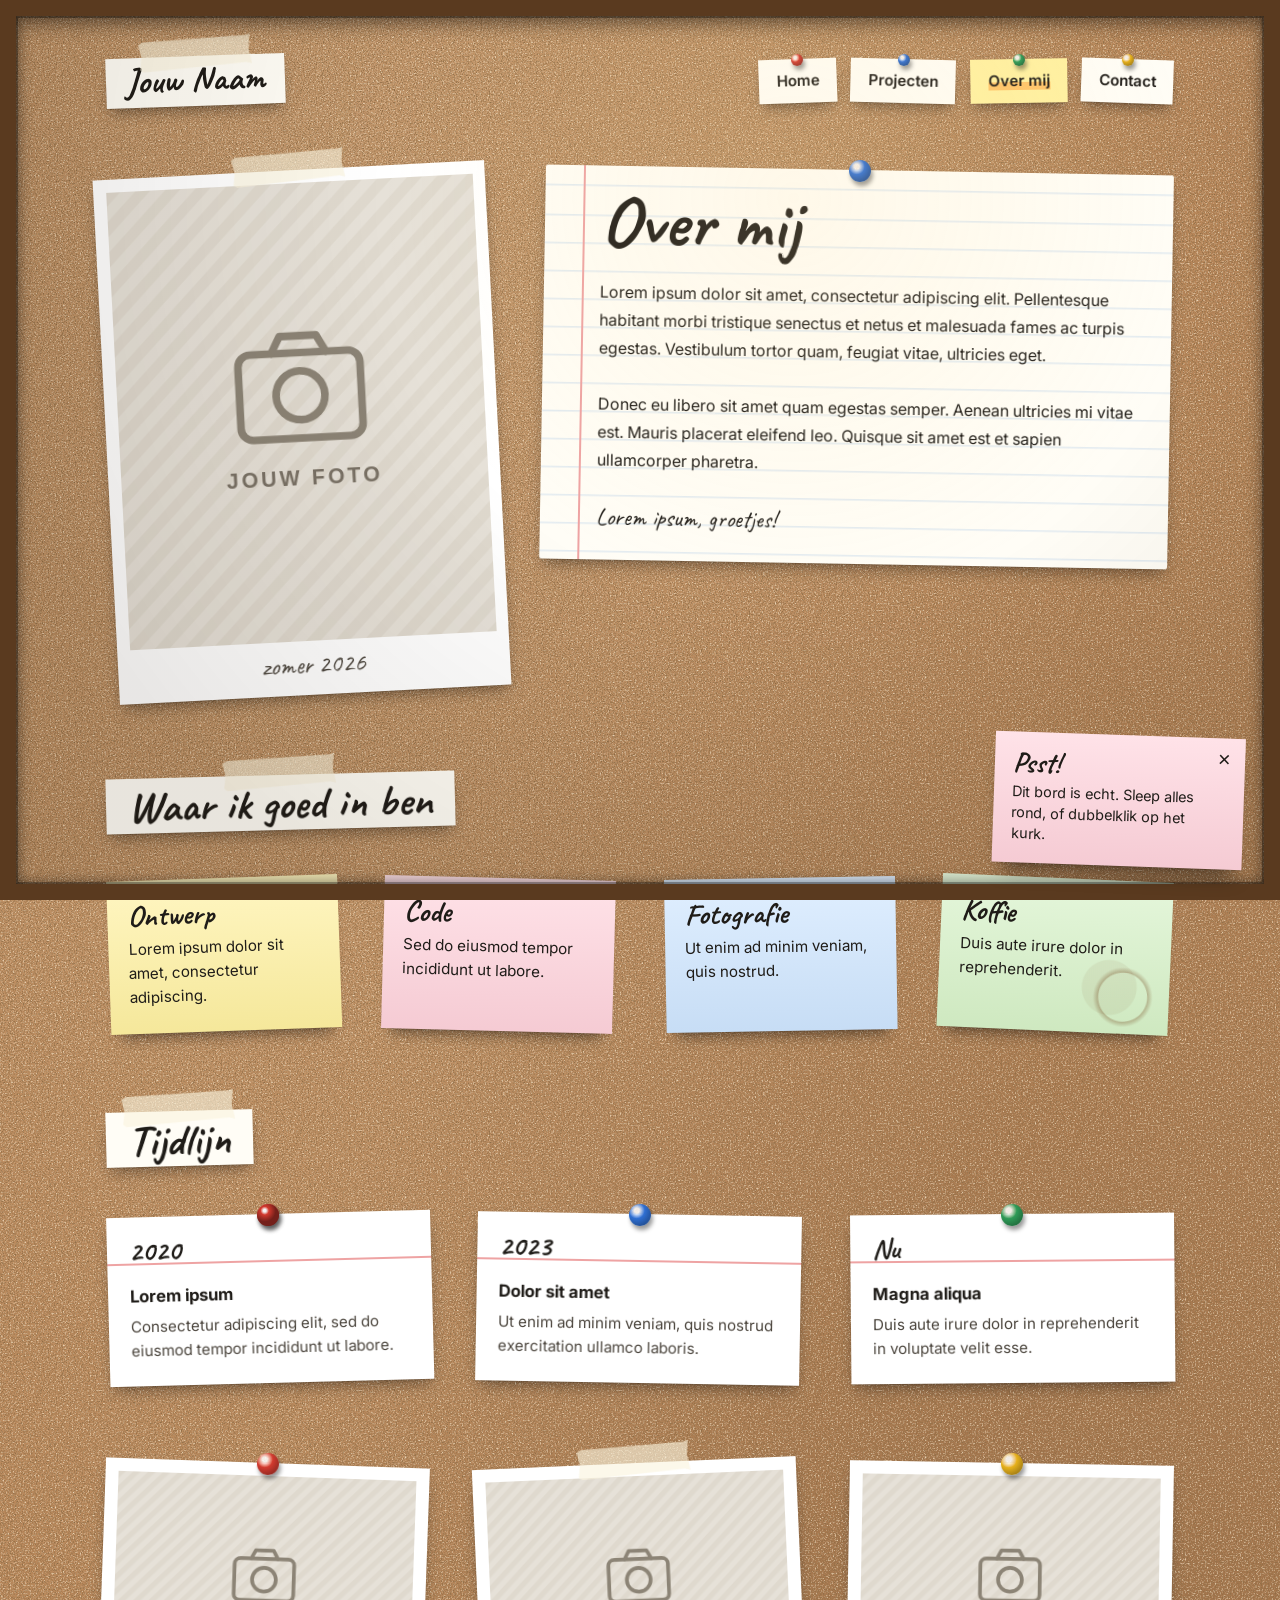
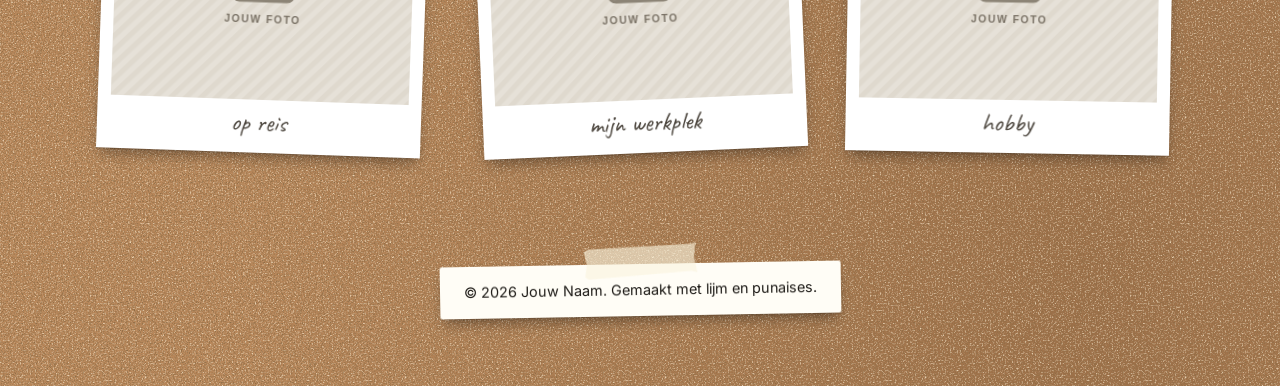
==== about.html @ 59e93c29 "Initial commit: prikbord static site Co-Authored-By: Claude Opus 5.5 <noreply@anthropic.com>" ====
<!DOCTYPE html>
<html lang="nl">
<head>
  <meta charset="utf-8">
  <meta name="viewport" content="width=device-width, initial-scale=1">
  <title>Over mij | Jouw Naam</title>
  <meta name="description" content="Wie is Jouw Naam? Achtergrond, vaardigheden en een korte tijdlijn.">
  <link rel="preconnect" href="https://fonts.googleapis.com">
  <link rel="preconnect" href="https://fonts.gstatic.com" crossorigin>
  <link rel="stylesheet" href="https://fonts.googleapis.com/css2?family=Caveat:wght@500;700&family=Inter:wght@400;600;700&display=swap">
  <script>if(!matchMedia("(prefers-reduced-motion: reduce)").matches){document.documentElement.classList.add("anim");setTimeout(function(){if(!window.boardReady)document.documentElement.classList.remove("anim")},3000)}</script>
  <link rel="stylesheet" href="css/style.css">
</head>
<body>
  <a class="skip-link" href="#inhoud">Naar de inhoud</a>

  <div class="wrap">
    <header class="site-header">
      <a class="logo taped" href="index.html">Jouw Naam</a>
      <nav class="nav" aria-label="Hoofdmenu">
        <ul>
          <li><a href="index.html" style="--r:-2deg"><span>Home</span></a></li>
          <li><a href="projects.html" class="pin-blue" style="--r:1.5deg"><span>Projecten</span></a></li>
          <li><a href="about.html" aria-current="page" class="pin-green" style="--r:-1deg"><span>Over mij</span></a></li>
          <li><a href="contact.html" class="pin-yellow" style="--r:2deg"><span>Contact</span></a></li>
        </ul>
      </nav>
    </header>

    <main id="inhoud">
      <section class="about" aria-labelledby="page-title">
        <figure class="polaroid polaroid--portrait taped" style="--r:-3deg">
          <!-- Vervang door je eigen foto: src="img/portret.jpg" -->
          <img src="img/placeholder.svg" alt="Portretfoto van Jouw Naam" width="800" height="600">
          <figcaption>zomer 2026</figcaption>
        </figure>

        <div class="note note--lined pinned pin-blue" style="--r:1deg">
          <h1 id="page-title">Over mij</h1>
          <p>Lorem ipsum dolor sit amet, consectetur adipiscing elit. Pellentesque habitant morbi tristique senectus et netus et malesuada fames ac turpis egestas. Vestibulum tortor quam, feugiat vitae, ultricies eget.</p>
          <p>Donec eu libero sit amet quam egestas semper. Aenean ultricies mi vitae est. Mauris placerat eleifend leo. Quisque sit amet est et sapien ullamcorper pharetra.</p>
          <p class="hand">Lorem ipsum, groetjes!</p>
        </div>
      </section>

      <section aria-labelledby="skills-title">
        <h2 id="skills-title" class="label taped">Waar ik goed in ben</h2>
        <ul class="grid skills" role="list" style="list-style:none;margin:0;padding:0">
          <li class="sticky" style="--r:-2deg">
            <h3>Ontwerp</h3>
            <p>Lorem ipsum dolor sit amet, consectetur adipiscing.</p>
          </li>
          <li class="sticky" style="--r:1.5deg;background-color:var(--note-pink)">
            <h3>Code</h3>
            <p>Sed do eiusmod tempor incididunt ut labore.</p>
          </li>
          <li class="sticky" style="--r:-1deg;background-color:var(--note-blue)">
            <h3>Fotografie</h3>
            <p>Ut enim ad minim veniam, quis nostrud.</p>
          </li>
          <li class="sticky coffee" style="--r:2.5deg;background-color:var(--note-green)">
            <h3>Koffie</h3>
            <p>Duis aute irure dolor in reprehenderit.</p>
          </li>
        </ul>
      </section>

      <section aria-labelledby="timeline-title">
        <h2 id="timeline-title" class="label taped">Tijdlijn</h2>
        <ol class="grid grid--3" style="list-style:none;margin:0;padding:0">
          <li class="index-card pinned" data-yarn="1" style="--r:-1.5deg">
            <span class="year">2020</span>
            <h3>Lorem ipsum</h3>
            <p>Consectetur adipiscing elit, sed do eiusmod tempor incididunt ut labore.</p>
          </li>
          <li class="index-card pinned pin-blue" data-yarn="2" style="--r:1deg">
            <span class="year">2023</span>
            <h3>Dolor sit amet</h3>
            <p>Ut enim ad minim veniam, quis nostrud exercitation ullamco laboris.</p>
          </li>
          <li class="index-card pinned pin-green" data-yarn="3" style="--r:-0.5deg">
            <span class="year">Nu</span>
            <h3>Magna aliqua</h3>
            <p>Duis aute irure dolor in reprehenderit in voluptate velit esse.</p>
          </li>
        </ol>
      </section>

      <section class="grid grid--3" aria-label="Meer foto's">
        <figure class="polaroid pinned" style="--r:2deg">
          <img src="img/placeholder.svg" alt="Foto: lorem ipsum" width="800" height="600">
          <figcaption>op reis</figcaption>
        </figure>
        <figure class="polaroid taped" style="--r:-2.5deg">
          <img src="img/placeholder.svg" alt="Foto: lorem ipsum" width="800" height="600">
          <figcaption>mijn werkplek</figcaption>
        </figure>
        <figure class="polaroid pinned pin-yellow" style="--r:1deg">
          <img src="img/placeholder.svg" alt="Foto: lorem ipsum" width="800" height="600">
          <figcaption>hobby</figcaption>
        </figure>
      </section>
    </main>

    <footer class="site-footer">
      <p class="note taped" style="--r:-1deg">&copy; <span data-year>2026</span> Jouw Naam. Gemaakt met lijm en punaises.</p>
    </footer>
  </div>

  <script src="js/main.js"></script>
  <script src="js/board.js"></script>
</body>
</html>
---- css/style.css ----
/* ==========================================================================
   Prikbord: een kurken prikbord als achtergrond, inhoud als vastgeprikte items
   ========================================================================== */

:root {
  /* Kleuren */
  --cork: #b8875a;
  --wood: #5a3a1f;
  --paper: #fffdf6;
  --note-yellow: #fff1a1;
  --note-pink: #ffd3dc;
  --note-blue: #cfe6ff;
  --note-green: #d7f2c8;
  --ink: #1f1c18;
  --ink-soft: #4b453d;
  --line: #d3e1ee;
  --margin-line: #eea3a3;
  --focus: #0b3d91;

  /* Typografie */
  --font-hand: "Caveat", "Segoe Print", "Bradley Hand", cursive;
  --font-body: "Inter", system-ui, -apple-system, "Segoe UI", Roboto, sans-serif;

  /* Diepte */
  --shadow: 0 1px 1px rgba(0, 0, 0, 0.12), 0 8px 14px -4px rgba(0, 0, 0, 0.38);
  --shadow-lift: 0 2px 3px rgba(0, 0, 0, 0.14), 0 22px 30px -8px rgba(0, 0, 0, 0.45);

  /* Ritme */
  --gap: clamp(1.75rem, 4vw, 3rem);
  --frame: 16px;
  --tilt: 1; /* schaal voor alle rotaties, kleiner op mobiel */
  --ease-out: cubic-bezier(0.2, 0.8, 0.2, 1);
}

*,
*::before,
*::after {
  box-sizing: border-box;
}

html {
  -webkit-text-size-adjust: 100%;
}

body {
  margin: 0;
  min-height: 100vh;
  font-family: var(--font-body);
  font-size: 1rem;
  line-height: 1.6;
  color: var(--ink);
  background-color: var(--cork);
  /* Kurkstructuur: donkere en lichte korrels + licht/schaduw over het hele bord */
  background-image:
    url("data:image/svg+xml,%3Csvg xmlns='http://www.w3.org/2000/svg' width='260' height='260'%3E%3Cfilter id='d'%3E%3CfeTurbulence type='fractalNoise' baseFrequency='0.85' numOctaves='2' seed='3' stitchTiles='stitch'/%3E%3CfeColorMatrix values='0 0 0 0 0.27 0 0 0 0 0.15 0 0 0 0 0.06 2.4 0 0 0 -1.05'/%3E%3C/filter%3E%3Cfilter id='l'%3E%3CfeTurbulence type='fractalNoise' baseFrequency='0.6' numOctaves='2' seed='11' stitchTiles='stitch'/%3E%3CfeColorMatrix values='0 0 0 0 0.94 0 0 0 0 0.8 0 0 0 0 0.6 0 2.2 0 0 -1.1'/%3E%3C/filter%3E%3Crect width='100%25' height='100%25' filter='url(%23l)'/%3E%3Crect width='100%25' height='100%25' filter='url(%23d)'/%3E%3C/svg%3E"),
    radial-gradient(ellipse at 25% 15%, rgba(255, 236, 200, 0.18), transparent 60%),
    radial-gradient(ellipse at 85% 95%, rgba(60, 30, 10, 0.22), transparent 55%);
  background-size: 260px 260px, 100% 100%, 100% 100%;
  position: relative;
  overflow-x: clip;
}

/* Houten lijst rond het prikbord */
body::before {
  content: "";
  position: fixed;
  inset: 0;
  z-index: 1002;
  pointer-events: none;
  border: var(--frame) solid var(--wood);
  box-shadow:
    inset 0 0 0 2px rgba(0, 0, 0, 0.3),
    inset 0 8px 18px rgba(0, 0, 0, 0.45),
    inset 0 -4px 12px rgba(0, 0, 0, 0.25);
}

img {
  display: block;
  max-width: 100%;
  height: auto;
}

a {
  color: inherit;
}

:focus-visible {
  outline: 3px solid var(--focus);
  outline-offset: 3px;
}

[hidden] {
  display: none !important;
}

.visually-hidden {
  position: absolute !important;
  width: 1px;
  height: 1px;
  overflow: hidden;
  clip: rect(0 0 0 0);
  white-space: nowrap;
}

.skip-link {
  position: absolute;
  left: calc(var(--frame) + 1rem);
  top: -100px;
  z-index: 1005;
  padding: 0.6rem 1rem;
  background: var(--ink);
  color: #fff;
  font-weight: 600;
  text-decoration: none;
}

.skip-link:focus {
  top: calc(var(--frame) + 0.75rem);
}

/* ---------- Opbouw ---------- */

.wrap {
  max-width: 1180px;
  margin: 0 auto;
  padding: clamp(2.25rem, 5vw, 3.5rem) clamp(1.75rem, 5vw, 3.5rem);
}

main > * + *,
main > article > * + * {
  margin-top: clamp(3rem, 7vw, 5rem);
}

main > .back + * {
  margin-top: 2rem;
}

.grid {
  display: grid;
  gap: var(--gap);
}

.grid--3 {
  grid-template-columns: repeat(auto-fill, minmax(min(100%, 270px), 1fr));
}

.grid--2 {
  grid-template-columns: repeat(auto-fit, minmax(min(100%, 340px), 1fr));
  align-items: start;
}

/* ---------- Header & navigatie ---------- */

.site-header {
  display: flex;
  flex-wrap: wrap;
  align-items: center;
  justify-content: space-between;
  gap: 1.5rem 2rem;
  margin-bottom: clamp(2.5rem, 6vw, 4rem);
}

.logo {
  --r: -2deg;
  display: inline-block;
  padding: 0.15rem 1.25rem 0.25rem;
  font-family: var(--font-hand);
  font-size: 2.25rem;
  font-weight: 700;
  line-height: 1.2;
  text-decoration: none;
  background: var(--paper);
  box-shadow: var(--shadow);
}

.nav ul {
  display: flex;
  flex-wrap: wrap;
  gap: 0.9rem;
  margin: 0;
  padding: 0;
  list-style: none;
}

.nav a {
  --pin-size: 12px;
  position: relative;
  display: block;
  padding: 0.65rem 1.1rem 0.55rem;
  font-size: 0.95rem;
  font-weight: 600;
  text-decoration: none;
  background: var(--paper);
  box-shadow: var(--shadow);
}

.nav a[aria-current="page"] {
  background: var(--note-yellow);
}

.nav a[aria-current="page"] span {
  background: linear-gradient(transparent 60%, rgba(255, 160, 60, 0.55) 60%);
}

/* ---------- Punaises & plakband ---------- */

.pinned {
  position: relative;
}

.pinned::before,
.nav a::before {
  content: "";
  position: absolute;
  top: calc(var(--pin-size, 22px) / -2.2);
  left: calc(50% + var(--pin-x, 0px));
  z-index: 2;
  width: var(--pin-size, 22px);
  height: var(--pin-size, 22px);
  margin-left: calc(var(--pin-size, 22px) / -2);
  border-radius: 50%;
  background: radial-gradient(circle at 35% 30%, rgba(255, 255, 255, 0.85) 0 12%, var(--pin, #d23a2f) 38%, color-mix(in srgb, var(--pin, #d23a2f) 55%, #000) 100%);
  box-shadow: 2px 4px 4px rgba(0, 0, 0, 0.4);
}

.pin-blue { --pin: #2f6fd2; }
.pin-green { --pin: #2e9b57; }
.pin-yellow { --pin: #e8b21c; }
.pin-black { --pin: #333; }

.taped {
  position: relative;
}

.taped::after {
  content: "";
  position: absolute;
  top: -15px;
  left: 50%;
  z-index: 2;
  width: 112px;
  height: 30px;
  margin-left: -56px;
  background: rgba(250, 244, 222, 0.62);
  box-shadow: 0 1px 2px rgba(0, 0, 0, 0.15);
  transform: rotate(-3deg);
  /* gekartelde uiteinden zoals afgescheurd plakband */
  clip-path: polygon(0 8%, 4% 0, 96% 4%, 100% 0, 98% 50%, 100% 100%, 95% 94%, 3% 100%, 0 92%, 2% 50%);
}

/* ---------- Items op het bord ---------- */

/* Alles wat op het bord hangt: schuin (--r), versleepbaar (--dx/--dy) */
.note,
.sticky,
.polaroid,
.index-card,
.biz-card,
.label,
.logo,
.nav a {
  position: relative;
  translate: var(--dx, 0px) var(--dy, 0px);
  transform: rotate(calc(var(--r, 0deg) * var(--tilt)));
}

/* Vastgeprikt of bovenaan gekleefd: zwaait rond de bovenrand */
.pinned,
.sticky,
.nav a {
  transform-origin: 50% 0;
}

.note,
.sticky,
.polaroid,
.index-card,
.biz-card {
  box-shadow: var(--shadow);
}

.note {
  padding: clamp(1.5rem, 3.5vw, 2.25rem);
  background: var(--paper);
  border-radius: 2px;
}

.note--yellow { background: var(--note-yellow); }
.note--pink { background: var(--note-pink); }
.note--blue { background: var(--note-blue); }
.note--green { background: var(--note-green); }

/* Gelinieerd papier: tekst valt op de lijnen (1.75rem ritme) */
.note--lined {
  --lh: 1.75rem;
  padding: var(--lh) clamp(1.25rem, 3vw, 2rem) var(--lh) 3.5rem;
  line-height: var(--lh);
  background:
    linear-gradient(90deg, transparent 2.4rem, var(--margin-line) 2.4rem, var(--margin-line) calc(2.4rem + 2px), transparent 0),
    repeating-linear-gradient(transparent 0 calc(var(--lh) - 1px), var(--line) calc(var(--lh) - 1px) var(--lh)),
    var(--paper);
  background-position: 0 0, 0 calc(var(--lh) - 0.35rem), 0 0;
}

.note--lined h1,
.note--lined h2 {
  margin: 0 0 var(--lh);
  line-height: calc(var(--lh) * 2);
}

.note--lined p {
  margin: 0 0 var(--lh);
}

.note--lined > :last-child {
  margin-bottom: 0;
}

.sticky {
  padding: 1.25rem 1.25rem 1.5rem;
  background-color: var(--note-yellow);
  background-image: linear-gradient(180deg, rgba(255, 255, 255, 0.35), rgba(0, 0, 0, 0.04));
  /* licht omkrullende onderrand */
  box-shadow: 0 1px 1px rgba(0, 0, 0, 0.1), 0 14px 14px -10px rgba(0, 0, 0, 0.45);
}

.sticky h3 {
  margin: 0 0 0.25rem;
  font-family: var(--font-hand);
  font-size: 1.85rem;
  line-height: 1.1;
}

.sticky p {
  margin: 0;
  font-size: 0.95rem;
}

.polaroid {
  margin: 0;
  padding: 0.8rem 0.8rem 0;
  background: #fff;
}

.polaroid img {
  width: 100%;
  aspect-ratio: 4 / 3;
  object-fit: cover;
  background: #e6e1d8;
}

.polaroid--portrait img {
  aspect-ratio: 4 / 5;
}

.polaroid figcaption {
  padding: 0.55rem 0.25rem 0.9rem;
  font-family: var(--font-hand);
  font-size: 1.6rem;
  line-height: 1.2;
  text-align: center;
  color: var(--ink-soft);
}

.index-card {
  padding: 1.25rem 1.4rem 1.4rem;
  background:
    linear-gradient(transparent 2.9rem, var(--margin-line) 2.9rem, var(--margin-line) calc(2.9rem + 2px), transparent 0),
    #fff;
}

.index-card .year {
  display: block;
  margin-bottom: 1.1rem;
  font-family: var(--font-hand);
  font-size: 1.75rem;
  font-weight: 700;
  line-height: 1;
}

.index-card h3 {
  margin: 0 0 0.35rem;
  font-size: 1.05rem;
}

.index-card p {
  margin: 0;
  font-size: 0.95rem;
  color: var(--ink-soft);
}

/* Licht optillen bij hover, alleen voor items waar je op kan klikken */
@media (hover: hover) and (pointer: fine) {
  .lift {
    transition: transform 0.22s var(--ease-out), box-shadow 0.22s var(--ease-out);
  }

  .lift:hover,
  .lift:focus-within {
    z-index: 3;
    translate: var(--dx, 0px) calc(var(--dy, 0px) - 5px);
    transform: rotate(0deg);
    box-shadow: var(--shadow-lift);
  }
}

/* ---------- Typografie ---------- */

h1,
h2 {
  font-family: var(--font-hand);
  font-weight: 700;
  line-height: 1.05;
}

h1 {
  margin: 0 0 1rem;
  font-size: clamp(2.75rem, 7vw, 4.5rem);
}

h2 {
  margin: 0 0 0.75rem;
  font-size: clamp(2rem, 4.5vw, 2.75rem);
}

.lead {
  max-width: 52ch;
  margin: 0 0 1.75rem;
  font-size: 1.125rem;
  color: var(--ink-soft);
}

.hand {
  font-family: var(--font-hand);
  font-size: 1.5rem;
  line-height: 1.25;
}

/* Sectietitel: handgeschreven strook papier met plakband */
.label {
  --r: -1.5deg;
  display: inline-block;
  margin: 0 0 var(--gap);
  padding: 0.35rem 1.4rem 0.2rem;
  background: var(--paper);
  box-shadow: var(--shadow);
}

.section-head {
  display: flex;
  flex-wrap: wrap;
  align-items: baseline;
  justify-content: space-between;
  gap: 0 1.5rem;
}

/* ---------- Knoppen & labels ---------- */

.actions {
  display: flex;
  flex-wrap: wrap;
  gap: 0.75rem;
}

.btn {
  display: inline-flex;
  align-items: center;
  gap: 0.5rem;
  padding: 0.8rem 1.3rem;
  font: 600 1rem/1 var(--font-body);
  color: #fff;
  text-decoration: none;
  background: var(--ink);
  border: 2px solid var(--ink);
  border-radius: 4px;
  cursor: pointer;
  transition: background-color 0.15s ease, transform 0.12s ease;
}

.btn:hover {
  background: #3d3730;
}

.btn:active {
  transform: scale(0.97);
}

.btn--ghost {
  color: var(--ink);
  background: transparent;
}

.btn--ghost:hover {
  background: rgba(0, 0, 0, 0.07);
}

.btn--paper {
  color: var(--ink);
  background: var(--paper);
  border-color: var(--paper);
  box-shadow: var(--shadow);
}

.btn--paper:hover {
  background: #fff;
}

.tags {
  display: flex;
  flex-wrap: wrap;
  gap: 0.4rem;
  margin: 0;
  padding: 0;
  list-style: none;
}

.tags li {
  padding: 0.15rem 0.6rem;
  font-size: 0.8rem;
  font-weight: 600;
  background: var(--note-blue);
  border-radius: 999px;
}

/* ---------- Home ---------- */

.hero {
  display: grid;
  grid-template-columns: minmax(0, 1.5fr) minmax(0, 1fr);
  gap: var(--gap);
  align-items: center;
}

.hero .polaroid {
  max-width: 380px;
  justify-self: center;
}

.now {
  max-width: 360px;
}

.now ul {
  margin: 0.5rem 0 0;
  padding-left: 1.2rem;
}

.quote {
  max-width: 640px;
  margin-inline: auto;
  text-align: center;
}

.quote blockquote {
  margin: 0;
  font-family: var(--font-hand);
  font-size: clamp(1.75rem, 4vw, 2.4rem);
  line-height: 1.2;
}

.quote cite {
  display: block;
  margin-top: 0.75rem;
  font-size: 0.95rem;
  font-style: normal;
  color: var(--ink-soft);
}

/* ---------- Projecten ---------- */

.project {
  display: flex;
  flex-direction: column;
}

.project__body {
  display: grid;
  gap: 0.6rem;
  padding: 0.9rem 0.25rem 1.2rem;
}

.project h3 {
  margin: 0;
  font-family: var(--font-hand);
  font-size: 1.9rem;
  line-height: 1.1;
}

.project h3 a {
  text-decoration: none;
}

/* hele kaart klikbaar */
.project h3 a::after {
  content: "";
  position: absolute;
  inset: 0;
  z-index: 1;
}

.project p {
  margin: 0;
  font-size: 0.95rem;
  color: var(--ink-soft);
}

.project .more {
  font-size: 0.9rem;
  font-weight: 600;
}

.intro-row {
  display: grid;
  grid-template-columns: minmax(0, 2fr) minmax(0, 1fr);
  gap: var(--gap);
  align-items: center;
}

/* ---------- Projectdetail ---------- */

.back {
  padding: 0.6rem 1rem;
  font-size: 0.95rem;
}

.project-hero {
  display: grid;
  grid-template-columns: minmax(0, 1.3fr) minmax(0, 1fr);
  gap: var(--gap);
  align-items: start;
}

.project-hero__info {
  display: grid;
  gap: var(--gap);
}

.facts dl {
  display: grid;
  grid-template-columns: auto 1fr;
  gap: 0.35rem 1rem;
  margin: 0;
}

.facts dt {
  font-weight: 600;
}

.facts dd {
  margin: 0;
  color: var(--ink-soft);
}

.project-story {
  display: grid;
  grid-template-columns: minmax(0, 2fr) minmax(0, 1fr);
  gap: var(--gap);
  align-items: center;
}

.pager {
  display: flex;
  flex-wrap: wrap;
  justify-content: space-between;
  gap: 1rem;
}

/* ---------- Over mij ---------- */

.about {
  display: grid;
  grid-template-columns: minmax(0, 1fr) minmax(0, 1.6fr);
  gap: var(--gap);
  align-items: start;
}

.skills {
  grid-template-columns: repeat(auto-fill, minmax(min(100%, 200px), 1fr));
}

/* ---------- Contact ---------- */

.contact {
  display: grid;
  grid-template-columns: minmax(0, 1.5fr) minmax(0, 1fr);
  gap: var(--gap);
  align-items: start;
}

.contact aside {
  display: grid;
  gap: var(--gap);
}

.field {
  display: grid;
  gap: 0.35rem;
  margin-bottom: 1.1rem;
}

.field label {
  font-weight: 600;
  font-size: 0.95rem;
  line-height: 1.4;
}

.field .hint {
  font-weight: 400;
  color: var(--ink-soft);
}

.field input,
.field select,
.field textarea {
  width: 100%;
  padding: 0.75rem 0.9rem;
  font: inherit;
  line-height: 1.4;
  color: var(--ink);
  background: #fff;
  border: 2px solid #b9b1a4;
  border-radius: 4px;
  transition: border-color 0.15s ease;
}

.field textarea {
  min-height: 9rem;
  resize: vertical;
}

.field input:hover,
.field select:hover,
.field textarea:hover {
  border-color: #8f877a;
}

.field input:focus-visible,
.field select:focus-visible,
.field textarea:focus-visible {
  border-color: var(--ink);
  outline-offset: 1px;
}

.form-status {
  min-height: 1.6em;
  margin: 1rem 0 0;
  font-weight: 600;
}

.biz-card {
  padding: 1.5rem 1.5rem 1.5rem 1.75rem;
  background: #fff;
  border-left: 8px solid var(--ink);
}

.biz-card h2 {
  margin-bottom: 0.25rem;
}

.biz-card dl {
  display: grid;
  grid-template-columns: auto 1fr;
  gap: 0.4rem 1rem;
  margin: 1rem 0 0;
}

.biz-card dt {
  font-weight: 600;
}

.biz-card dd {
  margin: 0;
  overflow-wrap: anywhere;
}

/* ---------- Footer ---------- */

.site-footer {
  margin-top: clamp(4rem, 8vw, 6rem);
  text-align: center;
}

.site-footer .note {
  display: inline-block;
  padding: 0.9rem 1.5rem;
  font-size: 0.9rem;
}

/* ==========================================================================
   Prikbord-magie (js/board.js). Alles onder .anim valt weg bij reduced motion.
   ========================================================================== */

/* ---------- Binnenkomst: items vallen op het bord ---------- */

.anim :is(.note, .sticky, .polaroid, .index-card, .biz-card, .label, .logo, .nav a):not(.landed) {
  opacity: 0;
}

@keyframes pin-pop {
  0% { opacity: 0; transform: translateY(-16px) scale(1.9); }
  60% { opacity: 1; transform: translateY(0) scale(0.82); }
  100% { opacity: 1; transform: none; }
}

@keyframes tape-on {
  from { opacity: 0; transform: rotate(-3deg) scaleX(0.15); }
  to { opacity: 1; transform: rotate(-3deg) scaleX(1); }
}

.anim .landed.pinned::before,
.anim .nav a.landed::before {
  animation: pin-pop 0.42s cubic-bezier(0.3, 1.4, 0.5, 1) calc(var(--land-delay, 0ms) + 400ms) both;
}

.anim .landed.taped::after {
  transform-origin: 0 50%;
  animation: tape-on 0.35s cubic-bezier(0.2, 0.8, 0.2, 1) calc(var(--land-delay, 0ms) + 420ms) both;
}

/* ---------- Polaroids ontwikkelen ---------- */

.anim .polaroid img {
  filter: sepia(0.9) brightness(0.16) contrast(0.7) blur(2px);
  transition: filter 2.8s cubic-bezier(0.3, 0, 0.2, 1);
}

.anim .polaroid.developed img {
  filter: none;
}

/* ---------- Viltstift rond je naam ---------- */

.scribble {
  position: relative;
  white-space: nowrap;
}

.scribble svg {
  position: absolute;
  left: -7%;
  top: -12%;
  z-index: -1;
  width: 114%;
  height: 130%;
  overflow: visible;
  pointer-events: none;
}

.scribble path {
  fill: none;
  stroke: #ff7a1a;
  stroke-width: 4;
  stroke-linecap: round;
}

.anim .scribble path {
  stroke-dasharray: 1;
  stroke-dashoffset: 1;
}

.anim .landed .scribble path {
  animation: draw 1.1s cubic-bezier(0.6, 0, 0.3, 1) calc(var(--land-delay, 0ms) + 700ms) forwards;
}

@keyframes draw {
  to { stroke-dashoffset: 0; }
}

/* ---------- Slepen ---------- */

.draggable {
  cursor: grab;
}

.draggable :is(a, button, input, textarea, select, label) {
  cursor: auto;
}

.draggable :is(a, button) {
  cursor: pointer;
}

.dragging {
  scale: 1.05;
  box-shadow: 0 2px 3px rgba(0, 0, 0, 0.14), 0 34px 40px -10px rgba(0, 0, 0, 0.5);
  transition: scale 0.18s var(--ease-out), box-shadow 0.18s var(--ease-out);
}

.is-dragging,
.is-dragging * {
  cursor: grabbing !important;
  user-select: none;
}

.returning {
  transition: translate 0.7s var(--ease-out);
}

/* ---------- Rood touw ---------- */

.yarn {
  position: absolute;
  top: 0;
  left: 0;
  z-index: 1000;
  width: 100%;
  overflow: visible;
  pointer-events: none;
  opacity: 0;
}

.yarn.is-ready {
  opacity: 1;
}

.yarn .is-waiting {
  visibility: hidden;
}

.yarn .strand {
  fill: none;
  stroke: #b3202a;
  stroke-width: 2.6;
  stroke-linecap: round;
  filter: drop-shadow(1px 5px 2px rgba(0, 0, 0, 0.35));
}

.yarn .twist {
  fill: none;
  stroke: rgba(255, 170, 160, 0.6);
  stroke-width: 1.1;
  stroke-dasharray: 2 4;
  transition: opacity 0.4s ease;
}

.yarn .head {
  filter: drop-shadow(2px 4px 2px rgba(0, 0, 0, 0.4));
}

.pin-anchor {
  position: absolute;
  top: 1px;
  left: calc(50% + var(--pin-x, 0px));
  width: 0;
  height: 0;
  pointer-events: none;
}

/* ---------- Lamp die je muis volgt ---------- */

.lamp {
  position: fixed;
  inset: 0;
  z-index: 1001;
  pointer-events: none;
  background: radial-gradient(820px circle at var(--mx, 62%) var(--my, 22%), rgba(255, 224, 160, 0.15), rgba(255, 224, 160, 0) 50%, rgba(30, 14, 0, 0.1) 100%);
}

/* ---------- Tip & opruimen ---------- */

.board-tools {
  position: fixed;
  right: calc(var(--frame) + 18px);
  bottom: calc(var(--frame) + 18px);
  z-index: 1003;
  display: grid;
  justify-items: end;
  gap: 0.75rem;
}

.hint {
  position: relative;
  width: 250px;
  padding: 1rem 2.4rem 1.15rem 1.15rem;
  background: var(--note-pink);
  background-image: linear-gradient(180deg, rgba(255, 255, 255, 0.35), rgba(0, 0, 0, 0.04));
  box-shadow: 0 1px 1px rgba(0, 0, 0, 0.1), 0 16px 18px -10px rgba(0, 0, 0, 0.5);
  rotate: 2deg;
  transform-origin: 50% 0;
}

.hint h3 {
  margin: 0;
  font-family: var(--font-hand);
  font-size: 1.75rem;
  line-height: 1.1;
}

.hint p {
  margin: 0.2rem 0 0;
  font-size: 0.9rem;
  line-height: 1.45;
}

.hint__close {
  position: absolute;
  top: 0.3rem;
  right: 0.3rem;
  display: grid;
  place-items: center;
  width: 32px;
  height: 32px;
  padding: 0;
  font-size: 1.35rem;
  line-height: 1;
  color: var(--ink);
  background: transparent;
  border: 0;
  border-radius: 50%;
  cursor: pointer;
}

.hint__close:hover {
  background: rgba(0, 0, 0, 0.08);
}

.btn--small {
  padding: 0.6rem 0.95rem;
  font-size: 0.9rem;
}

/* ---------- Papiersnippers ---------- */

.confetti {
  position: fixed;
  inset: 0;
  z-index: 1004;
  pointer-events: none;
  overflow: hidden;
}

.confetti i {
  position: absolute;
  top: 0;
  left: 0;
  border-radius: 1px;
  box-shadow: 0 1px 2px rgba(0, 0, 0, 0.25);
}

.confetti i.pin-bit {
  border-radius: 50%;
}

/* ---------- Contact: bedankt ---------- */

.thanks:focus {
  outline: none;
}

.thanks .hand {
  margin: 0 0 1.5rem;
}

/* ---------- Koffievlek ---------- */

.sticky.coffee {
  background-image:
    radial-gradient(circle at 80% 76%, transparent 0 24px, rgba(110, 60, 20, 0.3) 25px, rgba(110, 60, 20, 0.12) 28px, transparent 30px),
    radial-gradient(circle at 74% 70%, rgba(110, 60, 20, 0.07) 0 27px, transparent 28px),
    linear-gradient(180deg, rgba(255, 255, 255, 0.35), rgba(0, 0, 0, 0.04));
}

/* ---------- Responsief ---------- */

@media (max-width: 860px) {
  .hero,
  .about,
  .contact,
  .intro-row,
  .project-hero,
  .project-story {
    grid-template-columns: 1fr;
  }

  .hero .polaroid,
  .about .polaroid {
    max-width: 320px;
    justify-self: center;
  }
}

@media (max-width: 600px) {
  :root {
    --frame: 9px;
    --tilt: 0.5;
  }

  .site-header {
    justify-content: center;
  }

  .nav ul {
    justify-content: center;
  }
}

@media (prefers-reduced-motion: reduce) {
  *,
  *::before,
  *::after {
    transition: none !important;
  }
}

@media print {
  body { background: #fff; }
  body::before { display: none; }
  .note, .sticky, .polaroid, .index-card, .biz-card { transform: none; translate: none; box-shadow: none; border: 1px solid #ccc; }
  .yarn, .lamp, .board-tools, .confetti { display: none; }
}
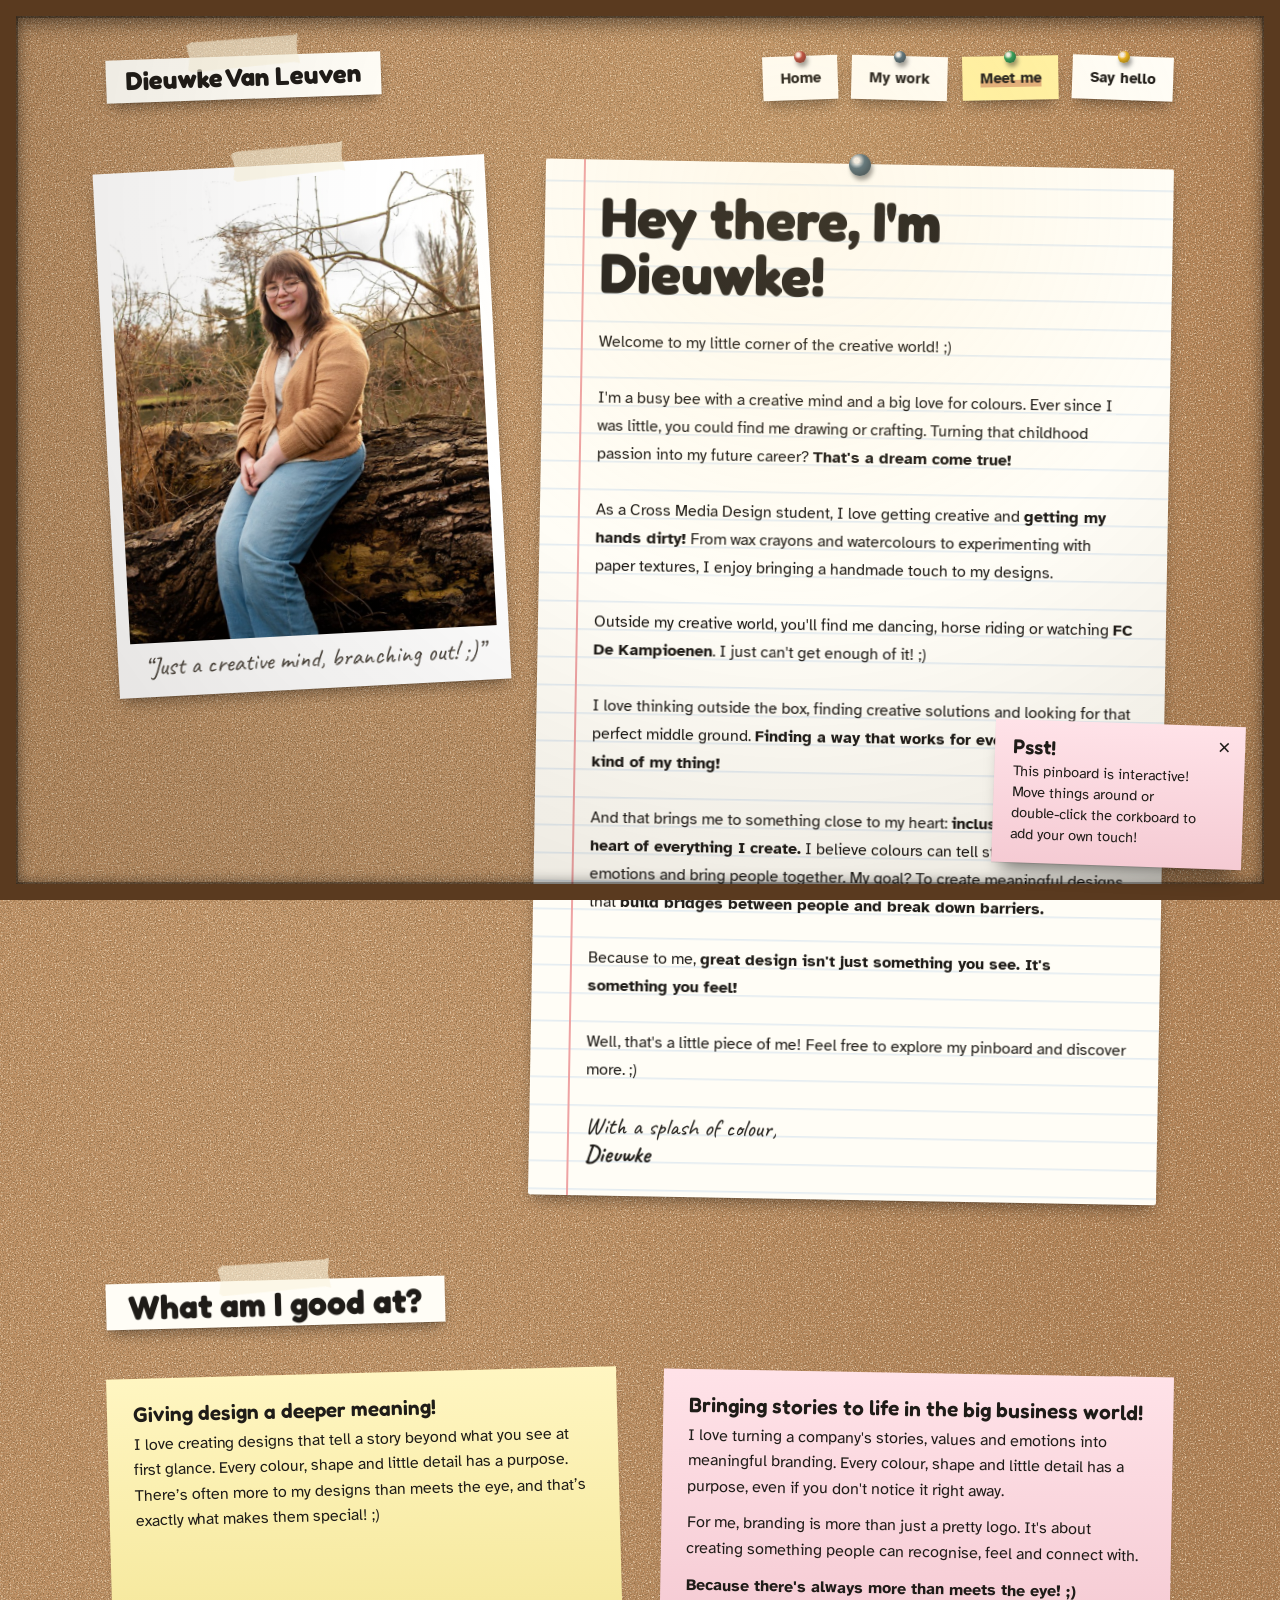
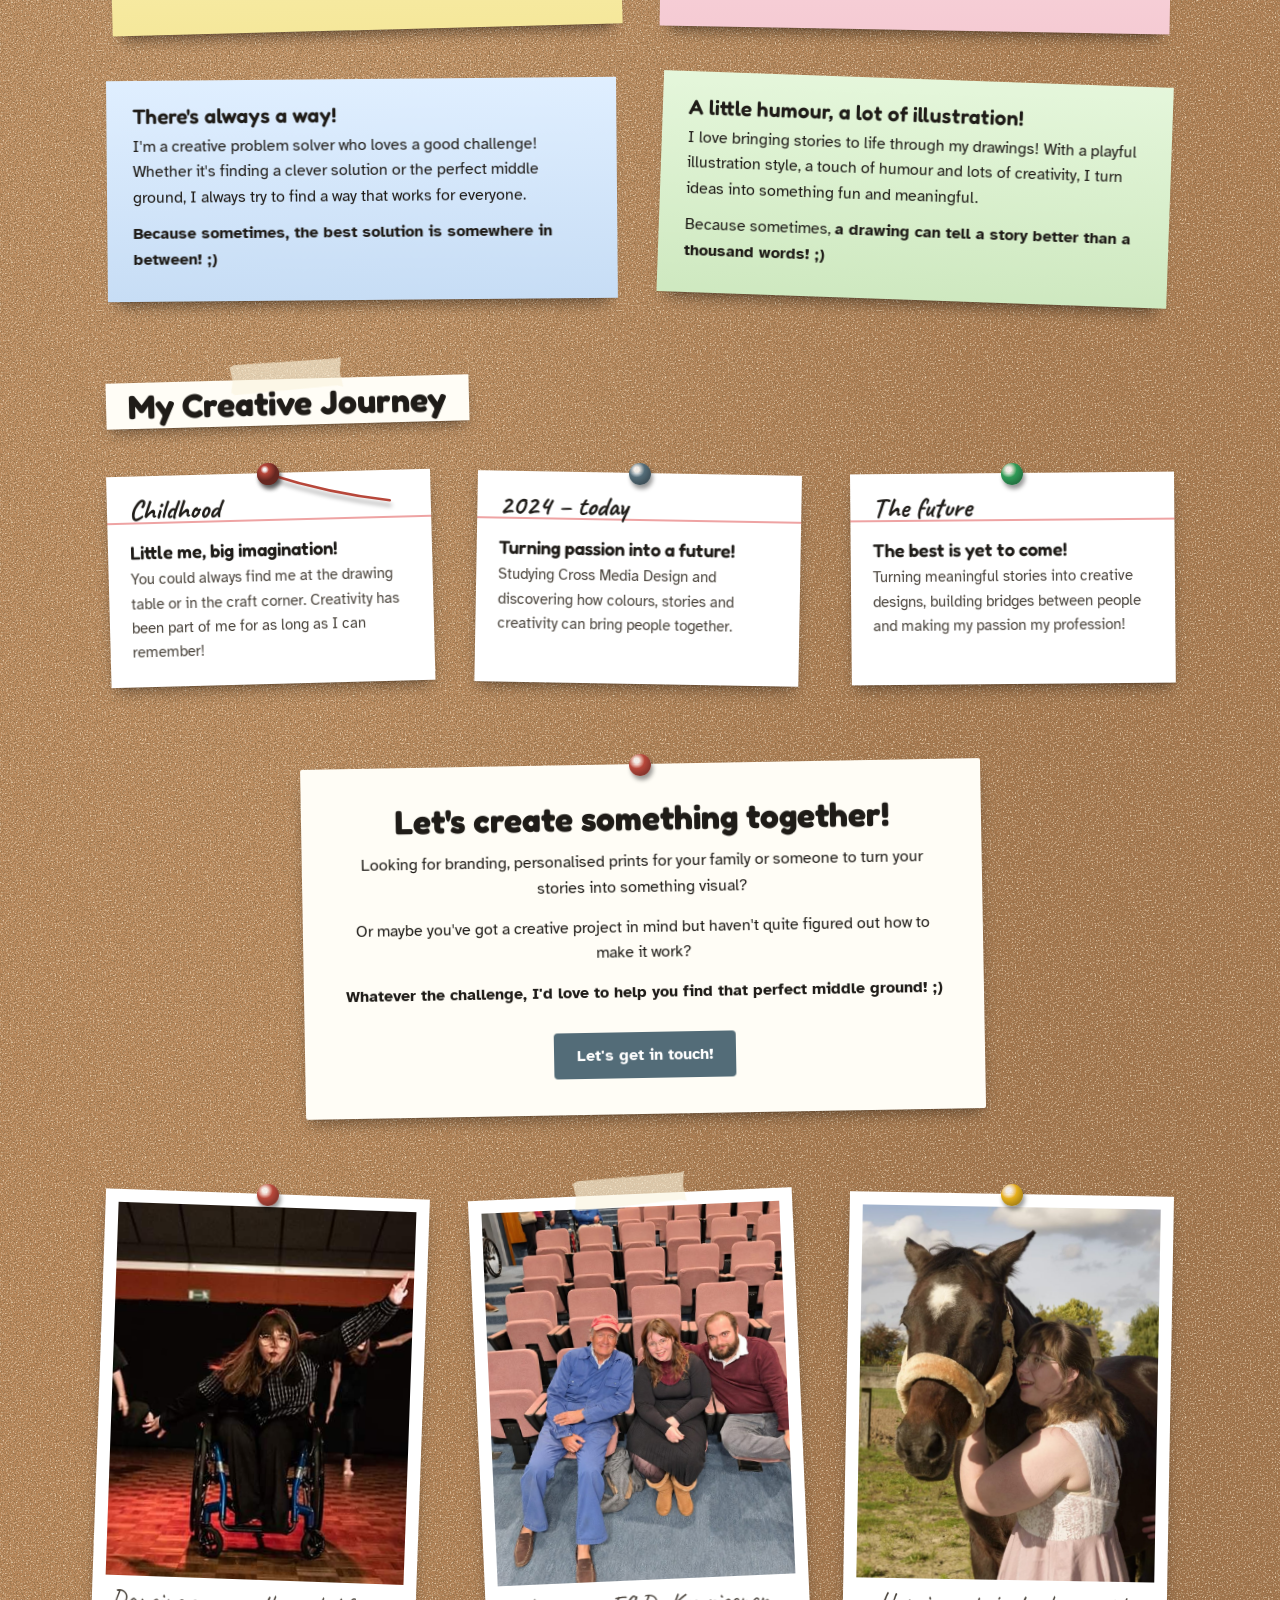
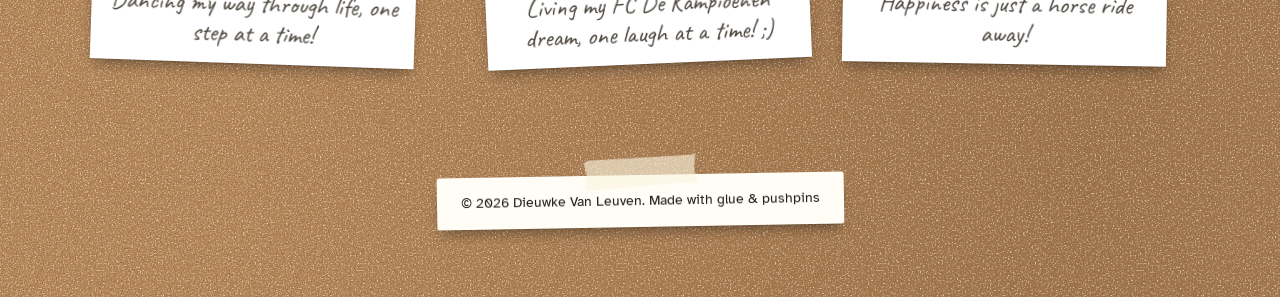
==== commit de4c8651: "Fill the site with Dieuwke's own content - Brand fonts (Fredoka, Atkinson Hyperlegible) and colours " ====
--- a/about.html
+++ b/about.html
@@ -1,109 +1,128 @@
 <!DOCTYPE html>
-<html lang="nl">
+<html lang="en">
 <head>
   <meta charset="utf-8">
   <meta name="viewport" content="width=device-width, initial-scale=1">
-  <title>Over mij | Jouw Naam</title>
-  <meta name="description" content="Wie is Jouw Naam? Achtergrond, vaardigheden en een korte tijdlijn.">
+  <title>Meet me | Dieuwke Van Leuven</title>
+  <meta name="description" content="Meet Dieuwke Van Leuven: Cross Media Design student, busy bee and lover of colours, crafting and inclusive design.">
   <link rel="preconnect" href="https://fonts.googleapis.com">
   <link rel="preconnect" href="https://fonts.gstatic.com" crossorigin>
-  <link rel="stylesheet" href="https://fonts.googleapis.com/css2?family=Caveat:wght@500;700&family=Inter:wght@400;600;700&display=swap">
+  <link rel="stylesheet" href="https://fonts.googleapis.com/css2?family=Atkinson+Hyperlegible:ital,wght@0,400;0,700;1,400&family=Caveat:wght@500;700&family=Fredoka:wght@600;700&display=swap">
   <script>if(!matchMedia("(prefers-reduced-motion: reduce)").matches){document.documentElement.classList.add("anim");setTimeout(function(){if(!window.boardReady)document.documentElement.classList.remove("anim")},3000)}</script>
   <link rel="stylesheet" href="css/style.css">
 </head>
 <body>
-  <a class="skip-link" href="#inhoud">Naar de inhoud</a>
+  <a class="skip-link" href="#inhoud">Skip to content</a>
 
   <div class="wrap">
     <header class="site-header">
-      <a class="logo taped" href="index.html">Jouw Naam</a>
-      <nav class="nav" aria-label="Hoofdmenu">
+      <a class="logo taped" href="index.html">Dieuwke Van Leuven</a>
+      <nav class="nav" aria-label="Main menu">
         <ul>
           <li><a href="index.html" style="--r:-2deg"><span>Home</span></a></li>
-          <li><a href="projects.html" class="pin-blue" style="--r:1.5deg"><span>Projecten</span></a></li>
-          <li><a href="about.html" aria-current="page" class="pin-green" style="--r:-1deg"><span>Over mij</span></a></li>
-          <li><a href="contact.html" class="pin-yellow" style="--r:2deg"><span>Contact</span></a></li>
+          <li><a href="projects.html" class="pin-blue" style="--r:1.5deg"><span lang="en">My work</span></a></li>
+          <li><a href="about.html" aria-current="page" class="pin-green" style="--r:-1deg"><span lang="en">Meet me</span></a></li>
+          <li><a href="contact.html" class="pin-yellow" style="--r:2deg"><span>Say hello</span></a></li>
         </ul>
       </nav>
     </header>
 
     <main id="inhoud">
-      <section class="about" aria-labelledby="page-title">
-        <figure class="polaroid polaroid--portrait taped" style="--r:-3deg">
-          <!-- Vervang door je eigen foto: src="img/portret.jpg" -->
-          <img src="img/placeholder.svg" alt="Portretfoto van Jouw Naam" width="800" height="600">
-          <figcaption>zomer 2026</figcaption>
+      <section class="about" aria-labelledby="page-title" lang="en">
+        <figure class="polaroid polaroid--portrait polaroid--note taped" style="--r:-3deg">
+          <img src="img/dieuwke.jpg" alt="Dieuwke Van Leuven smiling, sitting on a fallen tree trunk in a park" width="900" height="1348">
+          <figcaption>“Just a creative mind, branching out! ;)”</figcaption>
         </figure>
 
         <div class="note note--lined pinned pin-blue" style="--r:1deg">
-          <h1 id="page-title">Over mij</h1>
-          <p>Lorem ipsum dolor sit amet, consectetur adipiscing elit. Pellentesque habitant morbi tristique senectus et netus et malesuada fames ac turpis egestas. Vestibulum tortor quam, feugiat vitae, ultricies eget.</p>
-          <p>Donec eu libero sit amet quam egestas semper. Aenean ultricies mi vitae est. Mauris placerat eleifend leo. Quisque sit amet est et sapien ullamcorper pharetra.</p>
-          <p class="hand">Lorem ipsum, groetjes!</p>
+          <h1 id="page-title">Hey there, I'm Dieuwke!</h1>
+          <p>Welcome to my little corner of the creative world! ;)</p>
+          <p>I'm a busy bee with a creative mind and a big love for colours. Ever since I was little, you could find me drawing or crafting. Turning that childhood passion into my future career? <strong>That's a dream come true!</strong></p>
+          <p>As a Cross Media Design student, I love getting creative and <strong>getting my hands dirty!</strong> From wax crayons and watercolours to experimenting with paper textures, I enjoy bringing a handmade touch to my designs.</p>
+          <p>Outside my creative world, you'll find me dancing, horse riding or watching <strong>FC De Kampioenen</strong>. I just can't get enough of it! ;)</p>
+          <p>I love thinking outside the box, finding creative solutions and looking for that perfect middle ground. <strong>Finding a way that works for everyone? That's kind of my thing!</strong></p>
+          <p>And that brings me to something close to my heart: <strong>inclusion is at the heart of everything I create.</strong> I believe colours can tell stories, spark emotions and bring people together. My goal? To create meaningful designs that <strong>build bridges between people and break down barriers.</strong></p>
+          <p>Because to me, <strong>great design isn't just something you see. It's something you feel!</strong></p>
+          <p>Well, that's a little piece of me! Feel free to explore my pinboard and discover more. ;)</p>
+          <p class="hand signoff">With a splash of colour,<br><strong>Dieuwke</strong></p>
         </div>
       </section>
 
-      <section aria-labelledby="skills-title">
-        <h2 id="skills-title" class="label taped">Waar ik goed in ben</h2>
-        <ul class="grid skills" role="list" style="list-style:none;margin:0;padding:0">
-          <li class="sticky" style="--r:-2deg">
-            <h3>Ontwerp</h3>
-            <p>Lorem ipsum dolor sit amet, consectetur adipiscing.</p>
+      <section aria-labelledby="skills-title" lang="en">
+        <h2 id="skills-title" class="label taped">What am I good at?</h2>
+        <ul class="grid grid--2 skills" role="list" style="list-style:none;margin:0;padding:0">
+          <li class="sticky" style="--r:-1.5deg">
+            <h3>Giving design a deeper meaning!</h3>
+            <p>I love creating designs that tell a story beyond what you see at first glance. Every colour, shape and little detail has a purpose. There’s often more to my designs than meets the eye, and that’s exactly what makes them special! ;)</p>
           </li>
-          <li class="sticky" style="--r:1.5deg;background-color:var(--note-pink)">
-            <h3>Code</h3>
-            <p>Sed do eiusmod tempor incididunt ut labore.</p>
+          <li class="sticky" style="--r:1deg;background-color:var(--note-pink)">
+            <h3>Bringing stories to life in the big business world!</h3>
+            <p>I love turning a company's stories, values and emotions into meaningful branding. Every colour, shape and little detail has a purpose, even if you don't notice it right away.</p>
+            <p>For me, branding is more than just a pretty logo. It's about creating something people can recognise, feel and connect with.</p>
+            <p><strong>Because there's always more than meets the eye! ;)</strong></p>
           </li>
-          <li class="sticky" style="--r:-1deg;background-color:var(--note-blue)">
-            <h3>Fotografie</h3>
-            <p>Ut enim ad minim veniam, quis nostrud.</p>
+          <li class="sticky" style="--r:-0.5deg;background-color:var(--note-blue)">
+            <h3>There's always a way!</h3>
+            <p>I'm a creative problem solver who loves a good challenge! Whether it's finding a clever solution or the perfect middle ground, I always try to find a way that works for everyone.</p>
+            <p><strong>Because sometimes, the best solution is somewhere in between! ;)</strong></p>
           </li>
-          <li class="sticky coffee" style="--r:2.5deg;background-color:var(--note-green)">
-            <h3>Koffie</h3>
-            <p>Duis aute irure dolor in reprehenderit.</p>
+          <li class="sticky" style="--r:2deg;background-color:var(--note-green)">
+            <h3>A little humour, a lot of illustration!</h3>
+            <p>I love bringing stories to life through my drawings! With a playful illustration style, a touch of humour and lots of creativity, I turn ideas into something fun and meaningful.</p>
+            <p>Because sometimes, <strong>a drawing can tell a story better than a thousand words! ;)</strong></p>
           </li>
         </ul>
       </section>
 
-      <section aria-labelledby="timeline-title">
-        <h2 id="timeline-title" class="label taped">Tijdlijn</h2>
+      <section aria-labelledby="timeline-title" lang="en">
+        <h2 id="timeline-title" class="label taped">My Creative Journey</h2>
         <ol class="grid grid--3" style="list-style:none;margin:0;padding:0">
           <li class="index-card pinned" data-yarn="1" style="--r:-1.5deg">
-            <span class="year">2020</span>
-            <h3>Lorem ipsum</h3>
-            <p>Consectetur adipiscing elit, sed do eiusmod tempor incididunt ut labore.</p>
+            <span class="year">Childhood</span>
+            <h3>Little me, big imagination!</h3>
+            <p>You could always find me at the drawing table or in the craft corner. Creativity has been part of me for as long as I can remember!</p>
           </li>
           <li class="index-card pinned pin-blue" data-yarn="2" style="--r:1deg">
-            <span class="year">2023</span>
-            <h3>Dolor sit amet</h3>
-            <p>Ut enim ad minim veniam, quis nostrud exercitation ullamco laboris.</p>
+            <span class="year">2024 – today</span>
+            <h3>Turning passion into a future!</h3>
+            <p>Studying Cross Media Design and discovering how colours, stories and creativity can bring people together.</p>
           </li>
           <li class="index-card pinned pin-green" data-yarn="3" style="--r:-0.5deg">
-            <span class="year">Nu</span>
-            <h3>Magna aliqua</h3>
-            <p>Duis aute irure dolor in reprehenderit in voluptate velit esse.</p>
+            <span class="year">The future</span>
+            <h3>The best is yet to come!</h3>
+            <p>Turning meaningful stories into creative designs, building bridges between people and making my passion my profession!</p>
           </li>
         </ol>
       </section>
 
-      <section class="grid grid--3" aria-label="Meer foto's">
-        <figure class="polaroid pinned" style="--r:2deg">
-          <img src="img/placeholder.svg" alt="Foto: lorem ipsum" width="800" height="600">
-          <figcaption>op reis</figcaption>
+      <section class="cta" aria-labelledby="cta-title" lang="en">
+        <div class="note pinned" style="--r:-1deg">
+          <h2 id="cta-title">Let's create something together!</h2>
+          <p>Looking for branding, personalised prints for your family or someone to turn your stories into something visual?</p>
+          <p>Or maybe you've got a creative project in mind but haven't quite figured out how to make it work?</p>
+          <p><strong>Whatever the challenge, I'd love to help you find that perfect middle ground! ;)</strong></p>
+          <a class="btn" href="contact.html">Let's get in touch!</a>
+        </div>
+      </section>
+
+      <section class="grid grid--3" aria-label="Photos of my hobbies" lang="en">
+        <figure class="polaroid polaroid--portrait polaroid--note pinned" style="--r:2deg">
+          <img src="img/dancing.jpg" alt="Dieuwke dancing on stage in her wheelchair, arms stretched wide, with other dancers behind her" width="492" height="492" loading="lazy">
+          <figcaption>Dancing my way through life, one step at a time!</figcaption>
         </figure>
-        <figure class="polaroid taped" style="--r:-2.5deg">
-          <img src="img/placeholder.svg" alt="Foto: lorem ipsum" width="800" height="600">
-          <figcaption>mijn werkplek</figcaption>
+        <figure class="polaroid polaroid--portrait polaroid--note taped" style="--r:-2.5deg">
+          <img src="img/kampioenen.jpg" alt="Dieuwke smiling in a theatre, sitting between two people in the front row" width="900" height="1198" loading="lazy">
+          <figcaption>Living my FC De Kampioenen dream, one laugh at a time! ;)</figcaption>
         </figure>
-        <figure class="polaroid pinned pin-yellow" style="--r:1deg">
-          <img src="img/placeholder.svg" alt="Foto: lorem ipsum" width="800" height="600">
-          <figcaption>hobby</figcaption>
+        <figure class="polaroid polaroid--portrait polaroid--note pinned pin-yellow" style="--r:1deg">
+          <img src="img/horse-riding.jpg" alt="Dieuwke laughing as she hugs a dark brown horse in a field" width="900" height="1348" loading="lazy">
+          <figcaption>Happiness is just a horse ride away!</figcaption>
         </figure>
       </section>
     </main>
 
     <footer class="site-footer">
-      <p class="note taped" style="--r:-1deg">&copy; <span data-year>2026</span> Jouw Naam. Gemaakt met lijm en punaises.</p>
+      <p class="note taped" style="--r:-1deg" lang="en">&copy; <span data-year>2026</span> Dieuwke Van Leuven. Made with glue &amp; pushpins</p>
     </footer>
   </div>
 
--- a/css/style.css
+++ b/css/style.css
@@ -17,9 +17,18 @@
   --margin-line: #eea3a3;
   --focus: #0b3d91;
 
+  /* Huisstijl */
+  --brand-red: #b7473a;    /* 183, 71, 58 */
+  --brand-orange: #d65a1f; /* 214, 90, 31 */
+  --brand-blue: #536c78;   /* 83, 108, 120 */
+  --brand-blue-dark: #435863;
+  /* Accentkleur (punaises, touw, viltstift, markering). Andere optie: var(--brand-orange) */
+  --accent: var(--brand-red);
+
   /* Typografie */
-  --font-hand: "Caveat", "Segoe Print", "Bradley Hand", cursive;
-  --font-body: "Inter", system-ui, -apple-system, "Segoe UI", Roboto, sans-serif;
+  --font-head: "Fredoka", "Atkinson Hyperlegible", system-ui, sans-serif;
+  --font-body: "Atkinson Hyperlegible", system-ui, -apple-system, "Segoe UI", Roboto, sans-serif;
+  --font-hand: "Caveat", "Segoe Print", "Bradley Hand", cursive; /* alleen handgeschreven details */
 
   /* Diepte */
   --shadow: 0 1px 1px rgba(0, 0, 0, 0.12), 0 8px 14px -4px rgba(0, 0, 0, 0.38);
@@ -110,7 +119,7 @@
   padding: 0.6rem 1rem;
   background: var(--ink);
   color: #fff;
-  font-weight: 600;
+  font-weight: 700;
   text-decoration: none;
 }
 
@@ -163,9 +172,9 @@
 .logo {
   --r: -2deg;
   display: inline-block;
-  padding: 0.15rem 1.25rem 0.25rem;
-  font-family: var(--font-hand);
-  font-size: 2.25rem;
+  padding: 0.35rem 1.25rem 0.4rem;
+  font-family: var(--font-head);
+  font-size: 1.6rem;
   font-weight: 700;
   line-height: 1.2;
   text-decoration: none;
@@ -188,7 +197,7 @@
   display: block;
   padding: 0.65rem 1.1rem 0.55rem;
   font-size: 0.95rem;
-  font-weight: 600;
+  font-weight: 700;
   text-decoration: none;
   background: var(--paper);
   box-shadow: var(--shadow);
@@ -199,7 +208,7 @@
 }
 
 .nav a[aria-current="page"] span {
-  background: linear-gradient(transparent 60%, rgba(255, 160, 60, 0.55) 60%);
+  background: linear-gradient(transparent 60%, color-mix(in srgb, var(--accent) 40%, transparent) 60%);
 }
 
 /* ---------- Punaises & plakband ---------- */
@@ -219,11 +228,11 @@
   height: var(--pin-size, 22px);
   margin-left: calc(var(--pin-size, 22px) / -2);
   border-radius: 50%;
-  background: radial-gradient(circle at 35% 30%, rgba(255, 255, 255, 0.85) 0 12%, var(--pin, #d23a2f) 38%, color-mix(in srgb, var(--pin, #d23a2f) 55%, #000) 100%);
+  background: radial-gradient(circle at 35% 30%, rgba(255, 255, 255, 0.85) 0 12%, var(--pin, var(--accent)) 38%, color-mix(in srgb, var(--pin, var(--accent)) 55%, #000) 100%);
   box-shadow: 2px 4px 4px rgba(0, 0, 0, 0.4);
 }
 
-.pin-blue { --pin: #2f6fd2; }
+.pin-blue { --pin: var(--brand-blue); }
 .pin-green { --pin: #2e9b57; }
 .pin-yellow { --pin: #e8b21c; }
 .pin-black { --pin: #333; }
@@ -312,6 +321,10 @@
   margin: 0 0 var(--lh);
 }
 
+.note--lined .hand {
+  line-height: var(--lh);
+}
+
 .note--lined > :last-child {
   margin-bottom: 0;
 }
@@ -325,10 +338,9 @@
 }
 
 .sticky h3 {
-  margin: 0 0 0.25rem;
-  font-family: var(--font-hand);
-  font-size: 1.85rem;
-  line-height: 1.1;
+  margin: 0 0 0.35rem;
+  font-size: 1.3rem;
+  line-height: 1.15;
 }
 
 .sticky p {
@@ -351,6 +363,14 @@
 
 .polaroid--portrait img {
   aspect-ratio: 4 / 5;
+  object-position: 50% 30%;
+}
+
+/* Polaroid met een langer handgeschreven briefje eronder */
+.polaroid--note figcaption {
+  padding: 0.7rem 0.6rem 1rem;
+  font-size: 1.4rem;
+  line-height: 1.2;
 }
 
 .polaroid figcaption {
@@ -380,7 +400,7 @@
 
 .index-card h3 {
   margin: 0 0 0.35rem;
-  font-size: 1.05rem;
+  font-size: 1.15rem;
 }
 
 .index-card p {
@@ -406,21 +426,31 @@
 
 /* ---------- Typografie ---------- */
 
+/* Hoofdtitels: Fredoka Bold. Subtitels: Fredoka SemiBold. */
+h1,
+h2,
+h3 {
+  font-family: var(--font-head);
+  line-height: 1.1;
+}
+
 h1,
 h2 {
-  font-family: var(--font-hand);
   font-weight: 700;
-  line-height: 1.05;
+}
+
+h3 {
+  font-weight: 600;
 }
 
 h1 {
   margin: 0 0 1rem;
-  font-size: clamp(2.75rem, 7vw, 4.5rem);
+  font-size: clamp(2.25rem, 5.5vw, 3.5rem);
 }
 
 h2 {
   margin: 0 0 0.75rem;
-  font-size: clamp(2rem, 4.5vw, 2.75rem);
+  font-size: clamp(1.6rem, 3.5vw, 2.1rem);
 }
 
 .lead {
@@ -428,6 +458,18 @@
   margin: 0 0 1.75rem;
   font-size: 1.125rem;
   color: var(--ink-soft);
+}
+
+.lead p {
+  margin: 0 0 0.9rem;
+}
+
+.lead p:last-child {
+  margin-bottom: 0;
+}
+
+.lead strong {
+  color: var(--ink);
 }
 
 .hand {
@@ -467,18 +509,19 @@
   align-items: center;
   gap: 0.5rem;
   padding: 0.8rem 1.3rem;
-  font: 600 1rem/1 var(--font-body);
+  font: 700 1rem/1 var(--font-body);
   color: #fff;
   text-decoration: none;
-  background: var(--ink);
-  border: 2px solid var(--ink);
+  background: var(--brand-blue);
+  border: 2px solid var(--brand-blue);
   border-radius: 4px;
   cursor: pointer;
   transition: background-color 0.15s ease, transform 0.12s ease;
 }
 
 .btn:hover {
-  background: #3d3730;
+  background: var(--brand-blue-dark);
+  border-color: var(--brand-blue-dark);
 }
 
 .btn:active {
@@ -486,12 +529,12 @@
 }
 
 .btn--ghost {
-  color: var(--ink);
+  color: var(--brand-blue-dark);
   background: transparent;
 }
 
 .btn--ghost:hover {
-  background: rgba(0, 0, 0, 0.07);
+  background: color-mix(in srgb, var(--brand-blue) 12%, transparent);
 }
 
 .btn--paper {
@@ -517,8 +560,8 @@
 .tags li {
   padding: 0.15rem 0.6rem;
   font-size: 0.8rem;
-  font-weight: 600;
-  background: var(--note-blue);
+  font-weight: 700;
+  background: color-mix(in srgb, var(--brand-blue) 18%, #fff);
   border-radius: 999px;
 }
 
@@ -537,12 +580,16 @@
 }
 
 .now {
-  max-width: 360px;
+  max-width: 440px;
 }
 
 .now ul {
   margin: 0.5rem 0 0;
   padding-left: 1.2rem;
+}
+
+.now li + li {
+  margin-top: 0.3rem;
 }
 
 .quote {
@@ -581,9 +628,7 @@
 
 .project h3 {
   margin: 0;
-  font-family: var(--font-hand);
-  font-size: 1.9rem;
-  line-height: 1.1;
+  font-size: 1.35rem;
 }
 
 .project h3 a {
@@ -606,7 +651,7 @@
 
 .project .more {
   font-size: 0.9rem;
-  font-weight: 600;
+  font-weight: 700;
 }
 
 .intro-row {
@@ -643,7 +688,7 @@
 }
 
 .facts dt {
-  font-weight: 600;
+  font-weight: 700;
 }
 
 .facts dd {
@@ -665,6 +710,182 @@
   gap: 1rem;
 }
 
+/* ---------- Case-pagina's (dressed-to-impress.html, limo.html, ander-spoor.html) ---------- */
+
+/* Lange projecttitels iets kleiner dan een gewone h1 */
+.project-hero h1 {
+  font-size: clamp(2rem, 4vw, 2.75rem);
+}
+
+/* Tekstbriefje naast beeld; --flip zet het beeld links */
+.case-section {
+  display: grid;
+  grid-template-columns: minmax(0, 1.15fr) minmax(0, 1fr);
+  gap: var(--gap);
+  align-items: center;
+}
+
+.case-section--flip > :first-child {
+  order: 2;
+}
+
+/* Alleen tekst: één briefje, gecentreerd */
+.case-text {
+  max-width: 760px;
+  margin-inline: auto;
+}
+
+.case-section :is(.note, .sticky) p,
+.case-text p {
+  margin: 0 0 0.9rem;
+  font-size: 1rem;
+}
+
+.case-section :is(.note, .sticky) > :last-child,
+.case-text > :last-child {
+  margin-bottom: 0;
+}
+
+.case-section .sticky h2 {
+  margin-bottom: 0.9rem;
+}
+
+.case-section :is(.note, .sticky) ul,
+.case-text ul {
+  margin: 0 0 0.9rem;
+  padding-left: 1.2rem;
+}
+
+.case-section .note li + li,
+.case-text li + li {
+  margin-top: 0.35rem;
+}
+
+/* Ondertitel onder een sectietitel */
+.kicker {
+  margin: -0.35rem 0 1rem;
+  font-family: var(--font-head);
+  font-size: 1.2rem;
+  font-weight: 600;
+  line-height: 1.3;
+  color: var(--brand-blue-dark);
+}
+
+.case-media {
+  display: grid;
+  gap: var(--gap);
+  justify-items: center;
+}
+
+.media-pair {
+  display: grid;
+  grid-template-columns: repeat(2, minmax(0, 1fr));
+  gap: 1.25rem;
+  align-items: start;
+  width: 100%;
+}
+
+/* Kunstwerk niet bijsnijden: foto op zijn eigen verhouding */
+.polaroid--natural img {
+  aspect-ratio: auto;
+  object-fit: contain;
+  background: #fff;
+}
+
+.polaroid--natural {
+  width: 100%;
+}
+
+.polaroid--small {
+  max-width: 340px;
+}
+
+/* Kleurstalen op een kaartje */
+.palette {
+  width: 100%;
+  max-width: 460px;
+  padding: 1.25rem 1.4rem 1.4rem;
+  background: #fff;
+}
+
+.palette h3 {
+  margin: 0 0 1rem;
+  font-size: 1.1rem;
+}
+
+.palette ul {
+  display: grid;
+  grid-template-columns: repeat(auto-fill, minmax(84px, 1fr));
+  gap: 1rem 0.75rem;
+  margin: 0;
+  padding: 0;
+  list-style: none;
+}
+
+.palette li {
+  display: grid;
+  gap: 0.35rem;
+  font-size: 0.85rem;
+  line-height: 1.25;
+}
+
+.palette .chip {
+  display: block;
+  aspect-ratio: 1;
+  border-radius: 4px;
+  background: var(--c);
+  box-shadow: inset 0 0 0 1px rgba(0, 0, 0, 0.18);
+}
+
+.palette code {
+  font-family: inherit;
+  color: var(--ink-soft);
+}
+
+/* Lettertypes tonen in hun eigen letter */
+.type-specimen {
+  width: 100%;
+  max-width: 460px;
+  padding: 1.25rem 1.4rem 1.4rem;
+  background: #fff;
+}
+
+.type-specimen h3 {
+  margin: 0 0 0.75rem;
+  font-size: 1.1rem;
+}
+
+.type-specimen dl {
+  display: grid;
+  gap: 0.9rem;
+  margin: 0;
+}
+
+.type-specimen dt {
+  font-size: 2rem;
+  line-height: 1.1;
+}
+
+.type-specimen dd {
+  margin: 0.15rem 0 0;
+  font-size: 0.9rem;
+  color: var(--ink-soft);
+}
+
+.gallery {
+  align-items: start;
+}
+
+@media (max-width: 860px) {
+  .case-section {
+    grid-template-columns: 1fr;
+  }
+
+  .case-section--flip > :first-child {
+    order: 0;
+  }
+}
+
 /* ---------- Over mij ---------- */
 
 .about {
@@ -675,7 +896,34 @@
 }
 
 .skills {
-  grid-template-columns: repeat(auto-fill, minmax(min(100%, 200px), 1fr));
+  align-items: stretch;
+}
+
+.skills .sticky {
+  padding: 1.5rem 1.6rem 1.75rem;
+}
+
+.skills .sticky p {
+  font-size: 1rem;
+}
+
+.skills .sticky p + p {
+  margin-top: 0.7rem;
+}
+
+/* Afsluiter met knop naar contact */
+.cta {
+  max-width: 680px;
+  margin-inline: auto;
+  text-align: center;
+}
+
+.cta p {
+  margin: 0 0 0.9rem;
+}
+
+.cta .btn {
+  margin-top: 0.75rem;
 }
 
 /* ---------- Contact ---------- */
@@ -699,7 +947,7 @@
 }
 
 .field label {
-  font-weight: 600;
+  font-weight: 700;
   font-size: 0.95rem;
   line-height: 1.4;
 }
@@ -744,13 +992,13 @@
 .form-status {
   min-height: 1.6em;
   margin: 1rem 0 0;
-  font-weight: 600;
+  font-weight: 700;
 }
 
 .biz-card {
   padding: 1.5rem 1.5rem 1.5rem 1.75rem;
   background: #fff;
-  border-left: 8px solid var(--ink);
+  border-left: 8px solid var(--accent);
 }
 
 .biz-card h2 {
@@ -758,19 +1006,20 @@
 }
 
 .biz-card dl {
-  display: grid;
-  grid-template-columns: auto 1fr;
-  gap: 0.4rem 1rem;
   margin: 1rem 0 0;
 }
 
 .biz-card dt {
-  font-weight: 600;
+  font-weight: 700;
 }
 
 .biz-card dd {
-  margin: 0;
+  margin: 0 0 0.6rem;
   overflow-wrap: anywhere;
+}
+
+.biz-card dd:last-child {
+  margin-bottom: 0;
 }
 
 /* ---------- Footer ---------- */
@@ -848,7 +1097,7 @@
 
 .scribble path {
   fill: none;
-  stroke: #ff7a1a;
+  stroke: var(--accent);
   stroke-width: 4;
   stroke-linecap: round;
 }
@@ -919,7 +1168,7 @@
 
 .yarn .strand {
   fill: none;
-  stroke: #b3202a;
+  stroke: var(--accent);
   stroke-width: 2.6;
   stroke-linecap: round;
   filter: drop-shadow(1px 5px 2px rgba(0, 0, 0, 0.35));
@@ -981,9 +1230,7 @@
 
 .hint h3 {
   margin: 0;
-  font-family: var(--font-hand);
-  font-size: 1.75rem;
-  line-height: 1.1;
+  font-size: 1.25rem;
 }
 
 .hint p {
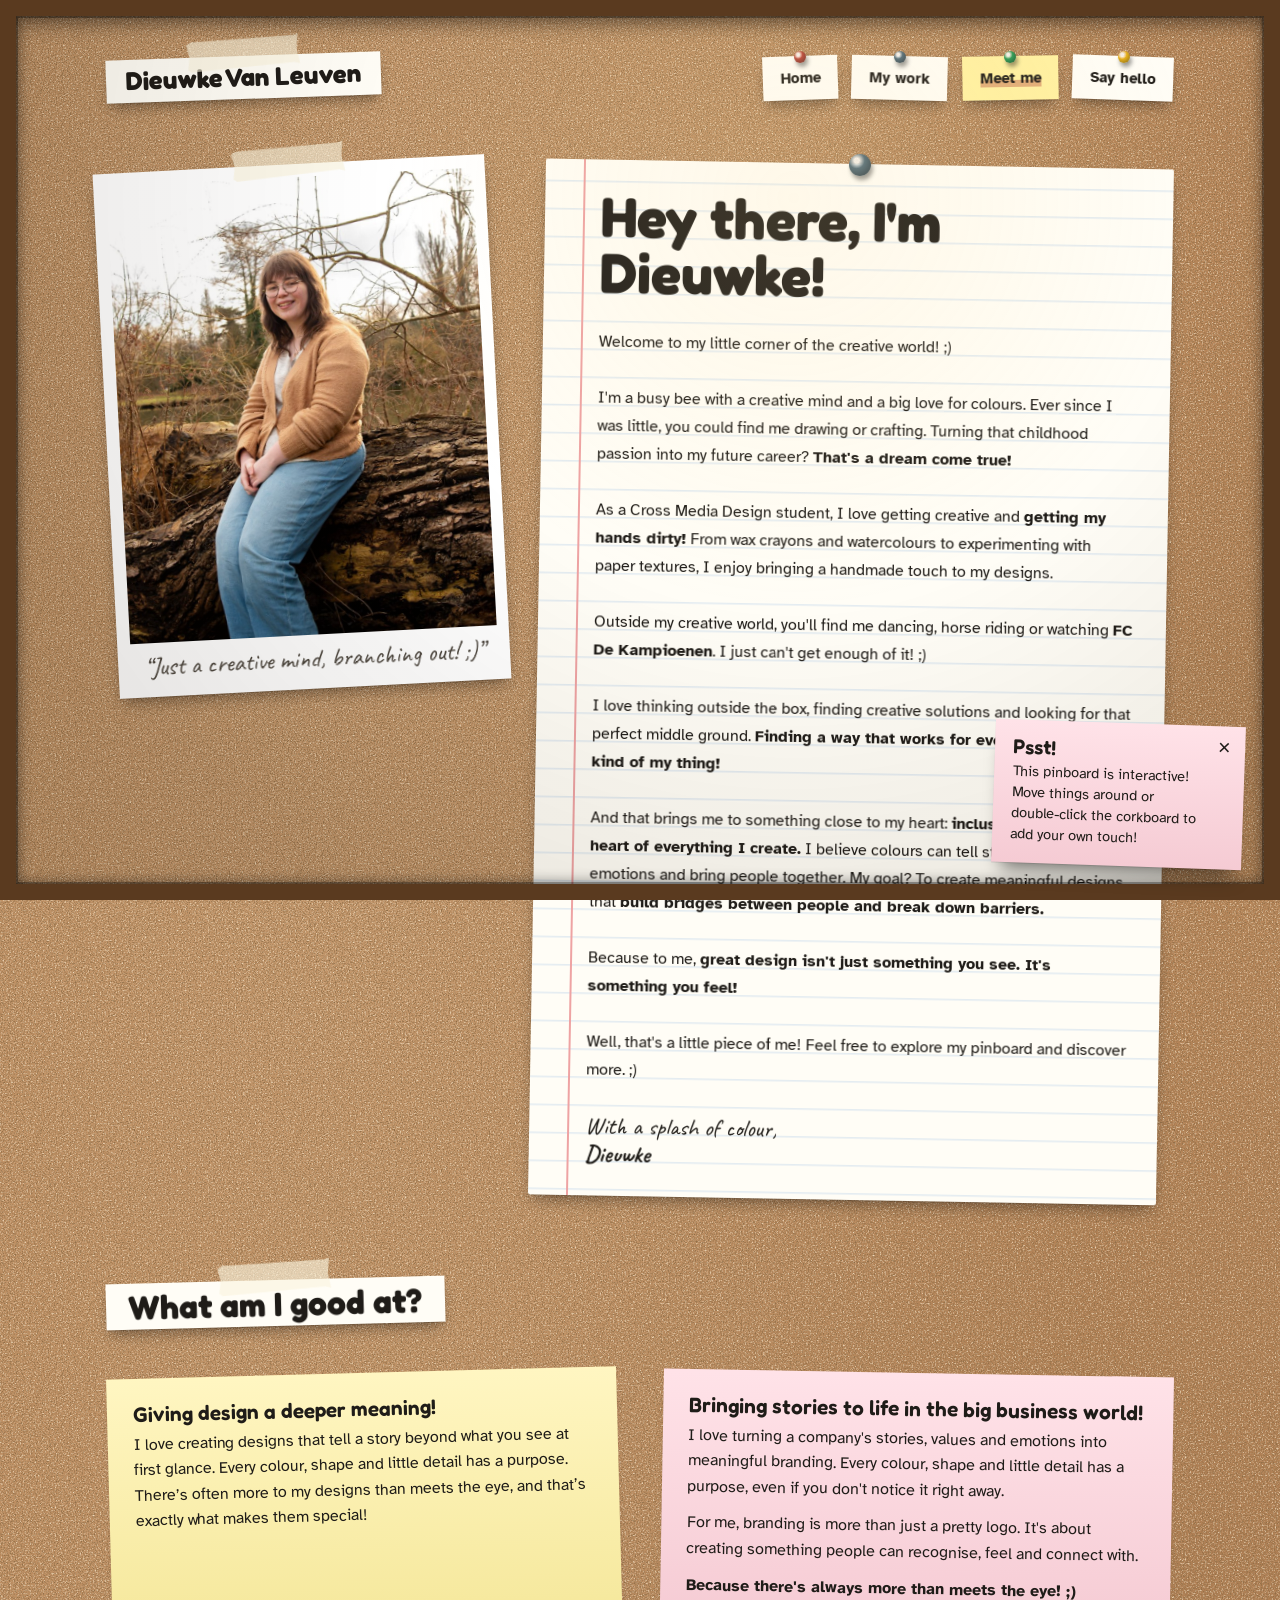
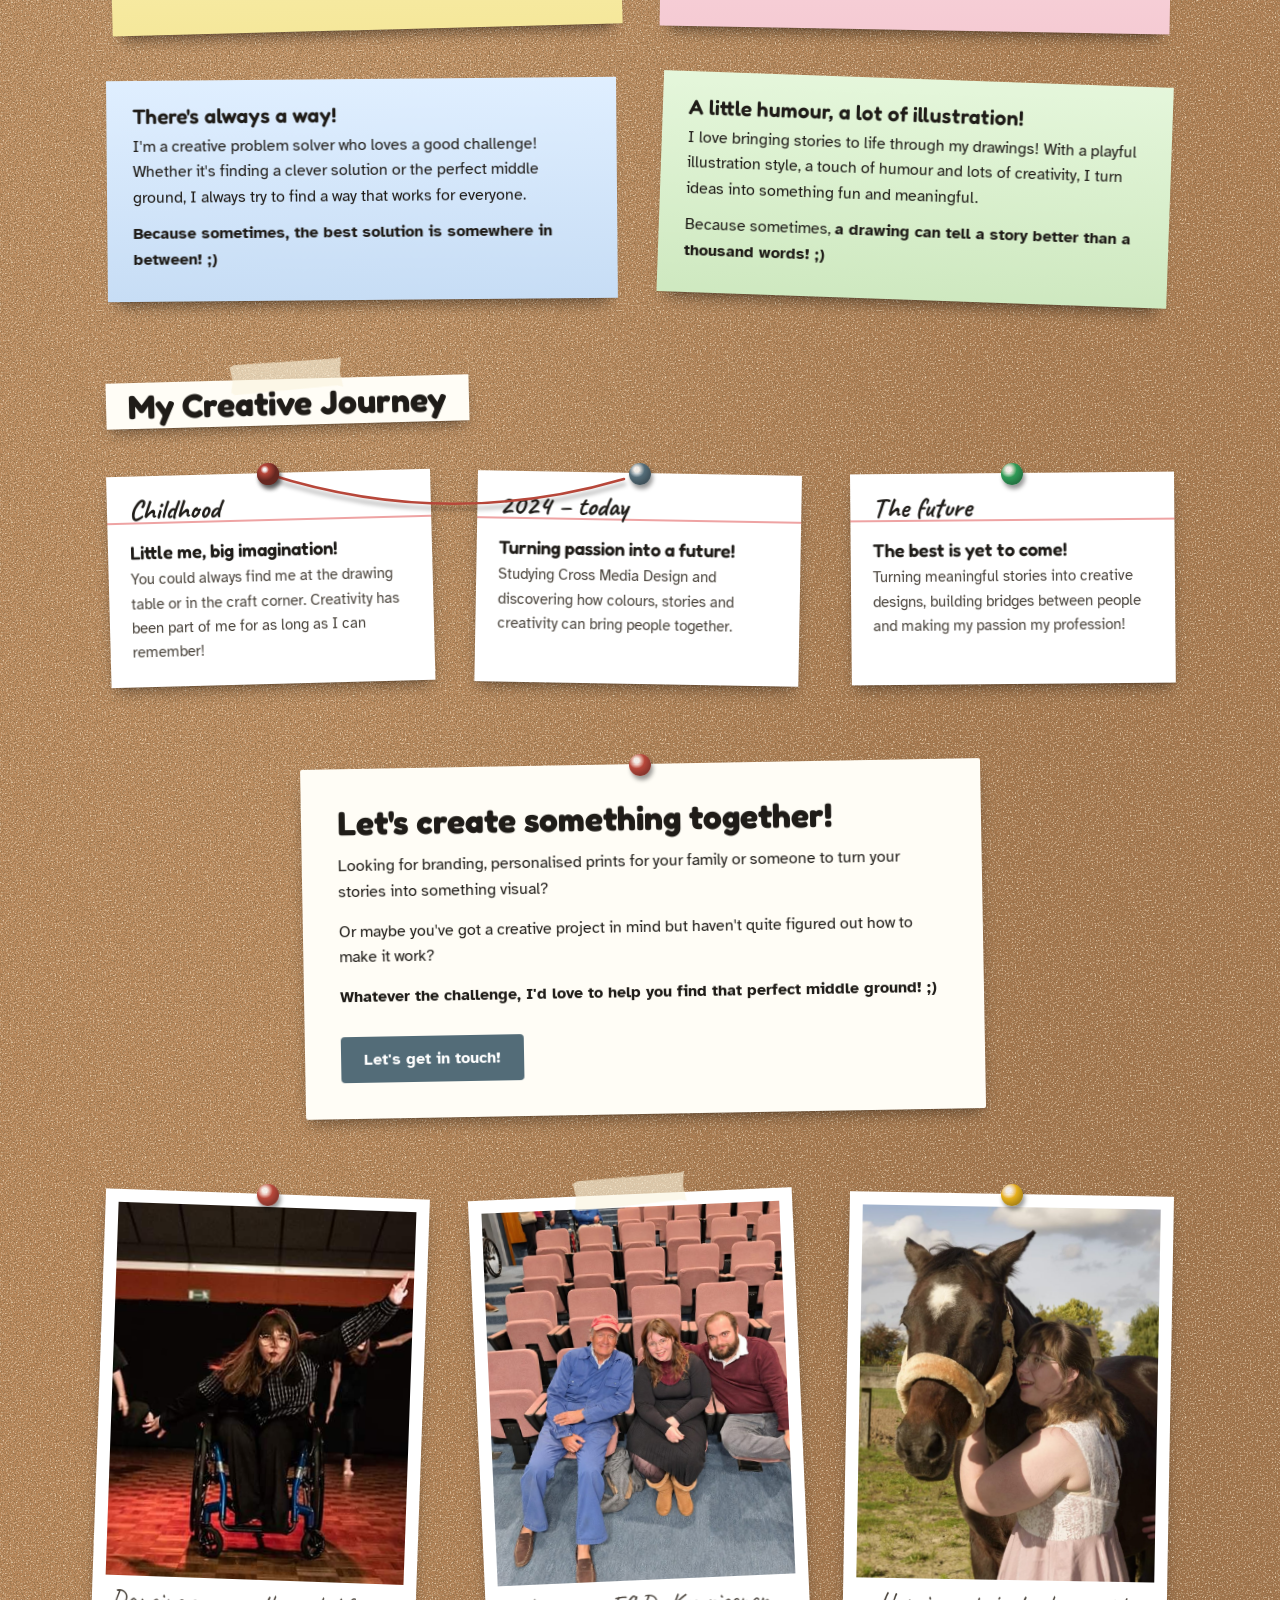
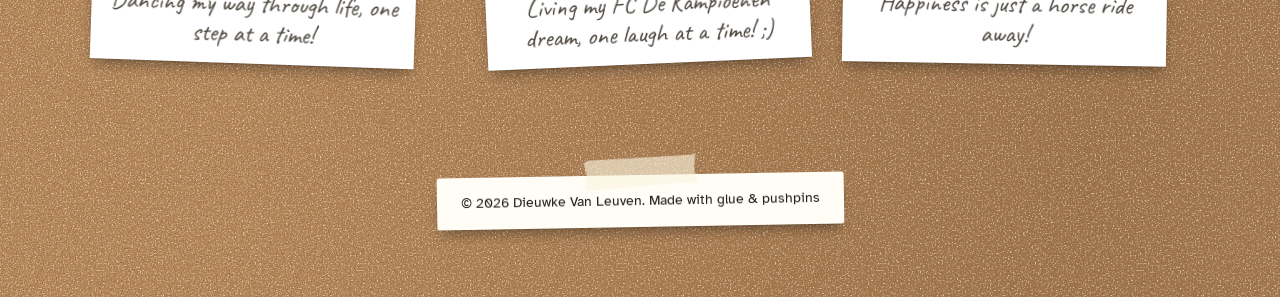
==== commit 97c87231: "Apply portfolio feedback and add project videos - New title "Dressed to impress: A penguin's Story!"" ====
--- a/about.html
+++ b/about.html
@@ -53,7 +53,7 @@
         <ul class="grid grid--2 skills" role="list" style="list-style:none;margin:0;padding:0">
           <li class="sticky" style="--r:-1.5deg">
             <h3>Giving design a deeper meaning!</h3>
-            <p>I love creating designs that tell a story beyond what you see at first glance. Every colour, shape and little detail has a purpose. There’s often more to my designs than meets the eye, and that’s exactly what makes them special! ;)</p>
+            <p>I love creating designs that tell a story beyond what you see at first glance. Every colour, shape and little detail has a purpose. There’s often more to my designs than meets the eye, and that’s exactly what makes them special!</p>
           </li>
           <li class="sticky" style="--r:1deg;background-color:var(--note-pink)">
             <h3>Bringing stories to life in the big business world!</h3>
--- a/css/style.css
+++ b/css/style.css
@@ -605,6 +605,13 @@
   line-height: 1.2;
 }
 
+.quote .cite-link {
+  display: inline-block;
+  margin-top: 0.9rem;
+  font-weight: 700;
+  color: var(--brand-blue-dark);
+}
+
 .quote cite {
   display: block;
   margin-top: 0.75rem;
@@ -800,6 +807,24 @@
   max-width: 340px;
 }
 
+/* Video in een polaroid: laadt pas bij het afspelen, toont tot dan een stilstaand beeld */
+.polaroid video {
+  display: block;
+  width: 100%;
+  height: auto;
+  background: #000;
+}
+
+.polaroid--video-portrait {
+  width: 100%;
+  max-width: 320px;
+  justify-self: center;
+}
+
+.draggable video {
+  cursor: auto;
+}
+
 /* Kleurstalen op een kaartje */
 .palette {
   width: 100%;
@@ -915,7 +940,7 @@
 .cta {
   max-width: 680px;
   margin-inline: auto;
-  text-align: center;
+  text-align: left;
 }
 
 .cta p {
